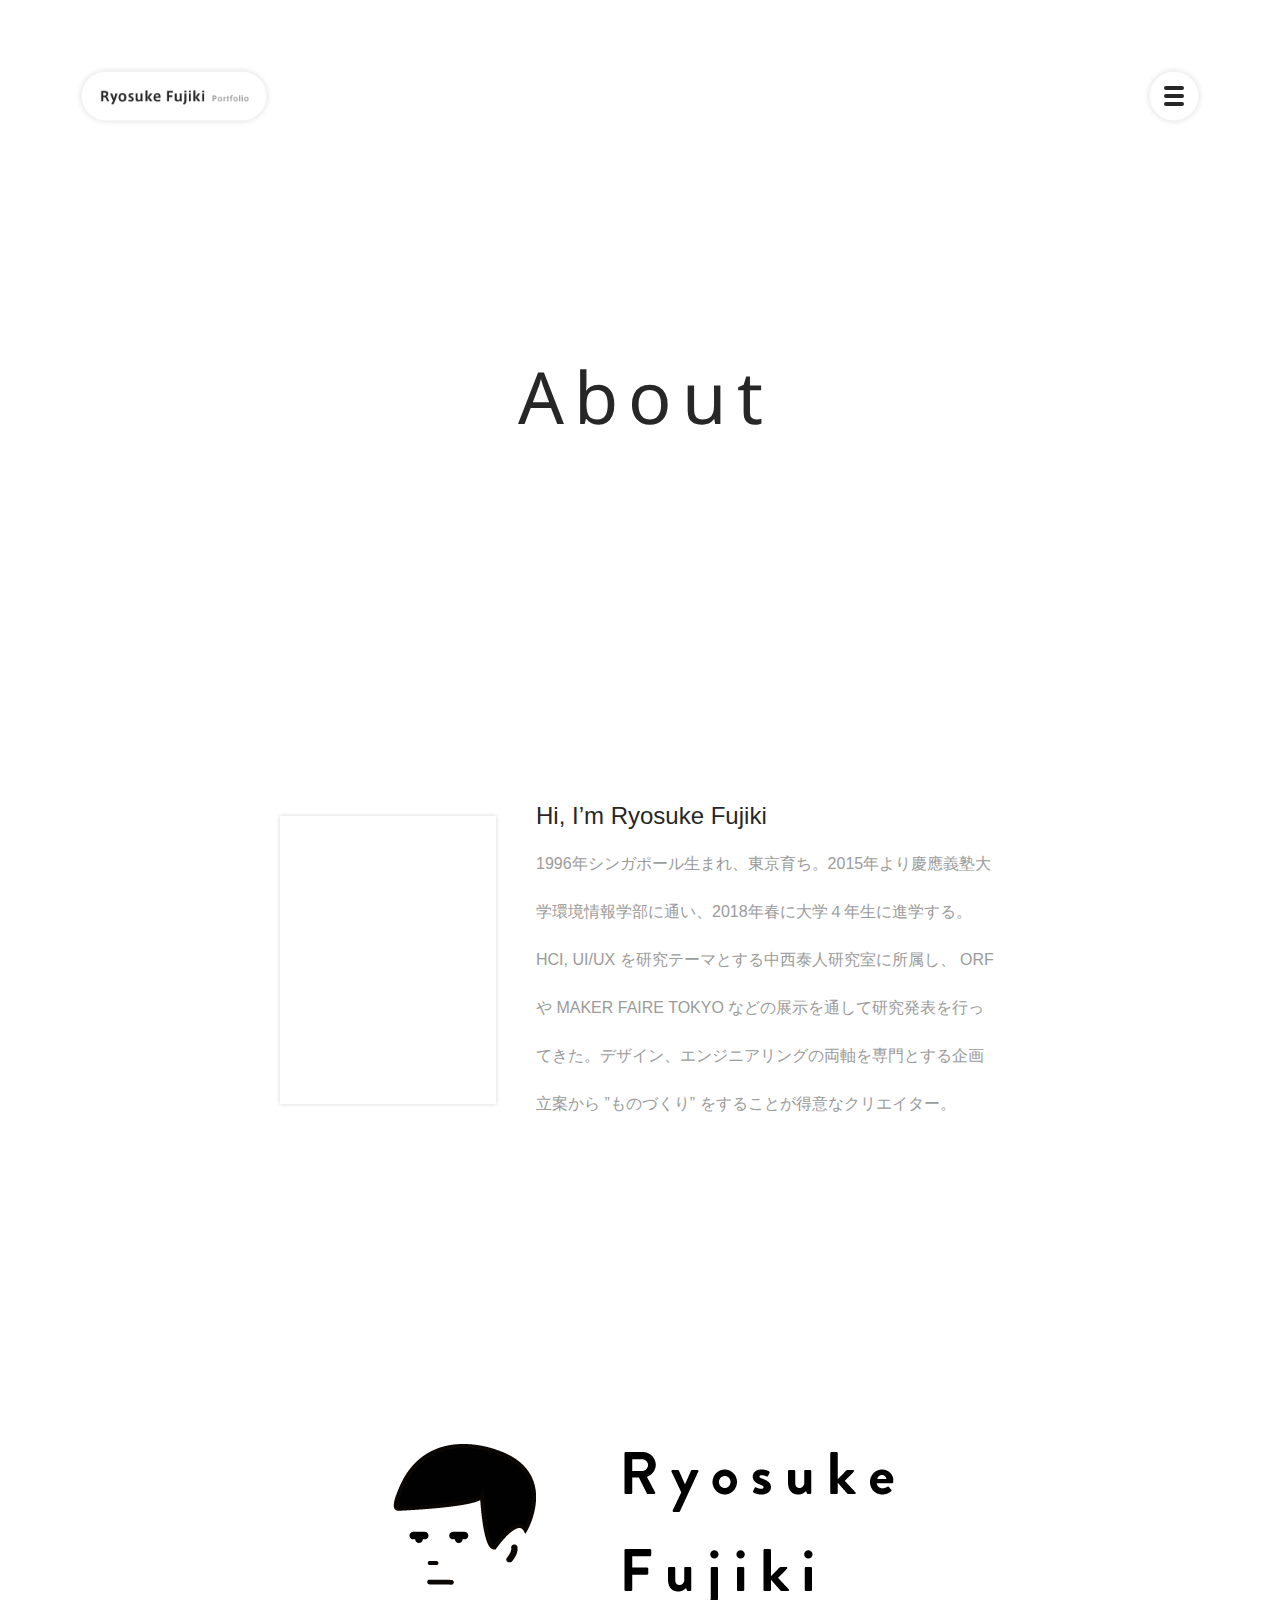
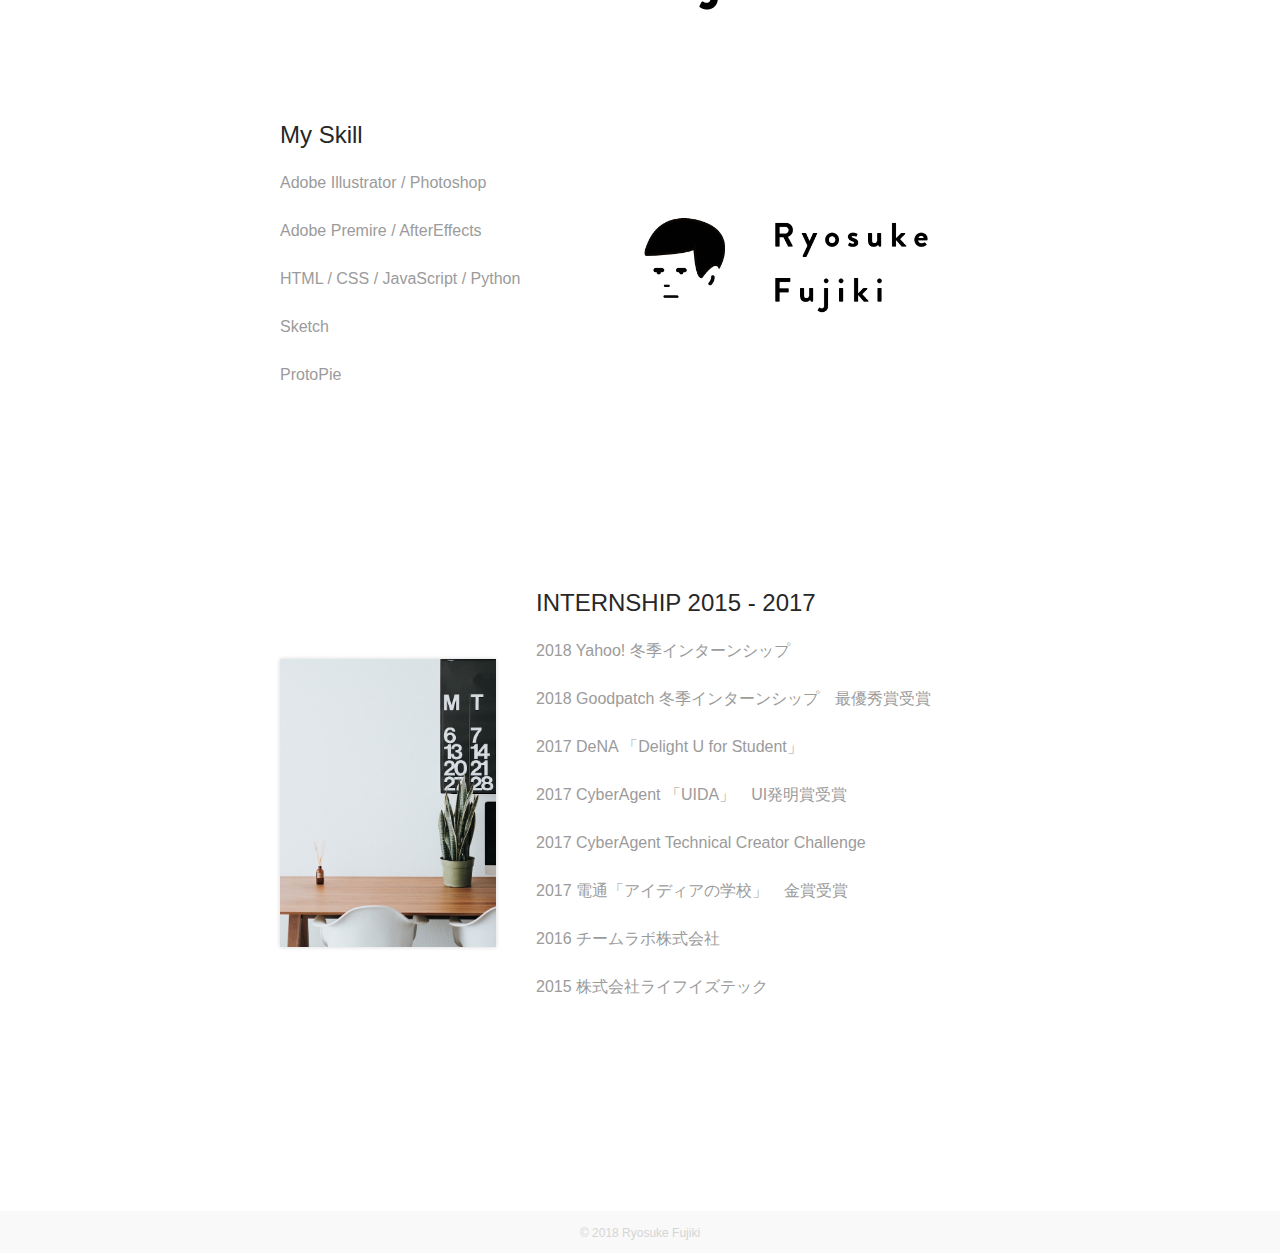
==== about.html @ db88ffa8 "[Add] ファビコンの設置" ====
<!DOCTYPE html>
<html lang="ja">
<head>
  <meta charset="UTF-8">
  <meta name="viewport" content="width=device-width, initial-scale=1, minimum-scale=1, maximum-scale=1, user-scalable=no">
  <meta http-equiv="X-UA-Compatible" content="ie=edge">
  <title>RyosukeFujiki Portfolio | About</title>
  <link rel="stylesheet" href="css/reset.css">
  <link href="https://fonts.googleapis.com/css?family=Noto+Sans:700i" rel="stylesheet">
  <link href="https://fonts.googleapis.com/earlyaccess/notosansjapanese.css" rel="stylesheet" />
  <link rel="stylesheet" href="css/header.css">
  <link rel="stylesheet" href="css/about.css">
  <link rel="shortcut icon" href="images/home/favicon.ico" >
  <script src="https://ajax.googleapis.com/ajax/libs/jquery/1.12.4/jquery.min.js"></script>
  <script type="text/javascript" src="js/header_menu.js">
  </script>
  <script defer src="https://use.fontawesome.com/releases/v5.0.8/js/all.js" integrity="sha384-SlE991lGASHoBfWbelyBPLsUlwY1GwNDJo3jSJO04KZ33K2bwfV9YBauFfnzvynJ" crossorigin="anonymous"></script>
  <script>
            (function(i,s,o,g,r,a,m){i['GoogleAnalyticsObject']=r;i[r]=i[r]||function(){
                (i[r].q=i[r].q||[]).push(arguments)},i[r].l=1*new Date();a=s.createElement(o),
                m=s.getElementsByTagName(o)[0];a.async=1;a.src=g;m.parentNode.insertBefore(a,m)
                                    })(window,document,'script','https://www.google-analytics.com/analytics.js','ga');

            ga('create', 'UA-100786231-1', 'auto');
            ga('send', 'pageview');
          </script>
</head>
<body>
  <!-- BEM規則 block__element--modifier -->

  <section class="header__bar">
    <a href="index.html" class="header__title">
      <img src="images/Header/HeaderTitleImg.png" alt="" class="header__title__img">
    </a>
    <div href="" class="header__button">
      <img src="images/Header/HeaderTitleMenu.png" alt="" class="header__button__img">
      <span></span>
      <span></span>
      <span></span>
    </div>
  </section>


  <div class="overlay">
    <nav class="overlay-menu">
      <ul>
        <li class="overlay__menu__list"><a href="index.html" class="overlay__home">
          <span class="text--letterspace">Hom</span>e
        </a></li>
        <li class="overlay__menu__list"><a href="works.html" class="overlay__works">
          <span class="text--letterspace">Work</span>s
        </a></li>
        <li class="overlay__menu__list"><a href="about.html" class="overlay__about">
          <span class="text--letterspace">Abou</span>t
        </a></li>
        <li class="overlay__menu__list"><a href="" class="overlay__resume"  target="_blank">
          <span class="text--letterspace">Resum</span>e
        </a></li>

        <li class="overlay__menu__list">
          <div class="clearfix">
            <a href="https://dribbble.com/bighappy" class="overlay__icon overlay__icon__dribble" target="_blank">
              <i class="fab fa-dribbble"></i>
            </a>
            <a href="https://www.facebook.com/rfujiki0625" class="overlay__icon overlay__icon__facebook" target="_blank">
              <i class="fab fa-facebook-square"></i>
            </a>
            <a href="https://www.instagram.com/ryosukefujiki/" class="overlay__icon overlay__icon__instagram" target="_blank">
              <i class="fab fa-instagram"></i>
            </a>
          </div>
        </li>

      </ul>
    </nav>
  </div>



 <h1 class="heading"><span class="text--letterspace">Abou</span>t</h1>

 <section class="about__contents">
   <div class="about__introduction clearfix">
     <div class="trim">
       <img src="images/About/profile2.png" alt="" class="about__introduction__img">
     </div>
     <div class="about__introduction__text">
       <h2 class="about__introduction__title">Hi, I’m Ryosuke Fujiki</h2><br>
       <p class="about__introduction__details">1996年シンガポール生まれ、東京育ち。2015年より慶應義塾大学環境情報学部に通い、2018年春に大学４年生に進学する。HCI, UI/UX を研究テーマとする中西泰人研究室に所属し、 ORFや MAKER FAIRE TOKYO などの展示を通して研究発表を行ってきた。デザイン、エンジニアリングの両軸を専門とする企画立案から ”ものづくり” をすることが得意なクリエイター。</p>
     </div>
   </div>

   <div class="about__skill clearfix">
     <img src="images/About/Skill.gif" alt="" class="sp_about__skill__img">
     <div class="about__skill__text">
       <h2 class="about__skill__title">My Skill</h2><br>
       <p class="about__skill__details">
        Adobe Illustrator / Photoshop<br>
        Adobe Premire / AfterEffects<br>
        HTML  / CSS /  JavaScript /  Python<br>
        Sketch<br>
        ProtoPie<br>
      </p>
     </div>
     <img src="images/About/Skill.gif" alt="" class="about__skill__img">
   </div>

   <div class="about__internship clearfix">
     <div class="trim about__internship__img">
       <img src="images/About/internship.jpg" alt="">
     </div>
     <div class="about__internship__text">
       <h2 class="about__internship__title">INTERNSHIP 2015 - 2017</h2><br>
       <p class="about__internship__details">
        2018 Yahoo! 冬季インターンシップ<br>
        2018 Goodpatch 冬季インターンシップ　最優秀賞受賞<br>
        2017 DeNA 「Delight U for Student」<br>
        2017 CyberAgent 「UIDA」　UI発明賞受賞<br>
        2017 CyberAgent Technical Creator Challenge<br>
        2017 電通「アイディアの学校」　金賞受賞<br>
        2016 チームラボ株式会社<br>
        2015 株式会社ライフイズテック
      </p>
     </div>
   </div>

   <!-- <a href="" class="about__contact">Contact Me!</a> -->
 </section>


 <footer class="footer">
   © 2018 Ryosuke Fujiki
 </footer>


</body>
</html>
---- css/header.css ----
/* ULタグの余白をリセットする */

ul {
margin: 0 0 0 0;
padding: 0;
}

.link__text:hover{

}


/* clearfix */
.clearfix:after {
  display: block;
  clear: both;
  content: "";
}

body{
  color: #272727;
  font-family:-apple-system, BlinkMacSystemFont, "Helvetica Neue", "Segoe UI","Noto Sans Japanese","ヒラギノ角ゴ ProN W3", Meiryo, sans-serif;
}

/* Headerのバー */
.header__title{
  position: fixed;
  top: 64px;
  left: 74px;
  z-index: 10;
  display: block;
}
.header__title__img{
  height: 64px;
}

.header__button{
  position: fixed;
  top: 64px;
  right: 74px;
  z-index: 10;
  display: block;
  cursor: pointer;
}

.header__button__img{
  height: 64px;
}


.header__button,
.header__button span {
  display: inline-block;
  transition: all .4s;
  box-sizing: border-box;
}

.header__button {
  width: 64px;
  height: 64px;
}

.header__button span {
  margin: block;
  position: fixed;
  top: 64px;
  right: 96px;
  width: 20px;
  height: 4px;
  background-color: #272727;
  border-radius: 4px;
}

.header__button span:nth-of-type(1) {
  top: 86px;
}
.header__button span:nth-of-type(2) {
  top: 94px;
}
.header__button span:nth-of-type(3) {
  top: 102px;
}

/* ハンバーガーのアニメーション */
.header__button span:nth-of-type(1) {
  -webkit-animation: line1 .75s forwards;
  animation: line1 .75s forwards;
}
@-webkit-keyframes line1 {
  0% {
    -webkit-transform: translateY(8px) rotate(45deg);
  }
  50% {
    -webkit-transform: translateY(8px) rotate(0);
  }
  100% {
    -webkit-transform: translateY(0) rotate(0);
  }
}
@keyframes line1 {
  0% {
    transform: translateY(8px) rotate(45deg);
  }
  50% {
    transform: translateY(8px) rotate(0);
  }
  100% {
    transform: translateY(0) rotate(0);
  }
}
.header__button span:nth-of-type(2) {
  transition: all .25s .25s;
  opacity: 1;
}
.header__button span:nth-of-type(3) {
  -webkit-animation: line2 .75s forwards;
  animation: line2 .75s forwards;
}
@-webkit-keyframes line2 {
  0% {
    -webkit-transform: translateY(-8px) rotate(-45deg);
  }
  50% {
    -webkit-transform: translateY(-8px) rotate(0);
  }
  100% {
    -webkit-transform: translateY(0) rotate(0);
  }
}
@keyframes line2 {
  0% {
    transform: translateY(-8px) rotate(-45deg);
  }
  50% {
    transform: translateY(-8px) rotate(0);
  }
  100% {
    transform: translateY(0) rotate(0);
  }
}
.header__button.active span:nth-of-type(1) {
  -webkit-animation: active-line1 .75s forwards;
  animation: active-line1 .75s forwards;
}
@-webkit-keyframes active-line1 {
  0% {
    -webkit-transform: translateY(0) rotate(0);
  }
  50% {
    -webkit-transform: translateY(8px) rotate(0);
  }
  100% {
    -webkit-transform: translateY(8px) rotate(45deg);
  }
}
@keyframes active-line1 {
  0% {
    transform: translateY(0) rotate(0);
  }
  50% {
    transform: translateY(8px) rotate(0);
  }
  100% {
    transform: translateY(8px) rotate(45deg);
  }
}
.header__button.active span:nth-of-type(2) {
  opacity: 0;
}
.header__button.active span:nth-of-type(3) {
  -webkit-animation: active-line3 .75s forwards;
  animation: active-line3 .75s forwards;
}
@-webkit-keyframes active-line3 {
  0% {
    -webkit-transform: translateY(0) rotate(0);
  }
  50% {
    -webkit-transform: translateY(-8px) rotate(0);
  }
  100% {
    -webkit-transform: translateY(-8px) rotate(-45deg);
  }
}
@keyframes active-line3 {
  0% {
    transform: translateY(0) rotate(0);
  }
  50% {
    transform: translateY(-8px) rotate(0);
  }
  100% {
    transform: translateY(-8px) rotate(-45deg);
  }
}



/* overlayに対するスタイル */
.overlay {
  z-index: 5;
  position: fixed;
  background: rgba(255, 255, 255, 0.80);
  top: 0;
  left: 0;
  width: 100%;
  height: 100%;
  opacity: 0;
  visibility: hidden;
  transition: opacity .35s, visibility .35s, height .35s;
  overflow: hidden;
  font-family: 'Noto Sans', sans-serif;
  font-weight: 700;
  font-style: italic;
}

.overlay.open {
  opacity: 1;
  visibility: visible;
  height: 100%;
}

.overlay.open li {

  animation: fadeInRight .5s ease forwards;
  animation-delay: .35s;
}
.overlay.open li:nth-of-type(2) {
  animation-delay: .4s;
}
.overlay.open li:nth-of-type(3) {
  animation-delay: .45s;
}
.overlay.open li:nth-of-type(4) {
  animation-delay: .50s;
}
.overlay.open li:nth-of-type(5) {
  animation-delay: .55s;
}


.overlay nav {
  position: relative;
  height: 50%;
  top: 50%;
  transform: translateY(-50%);
  font-size: 36px;
  text-align: center;
}
.text--letterspace{
  letter-spacing: 10px;
}

.overlay ul {
  list-style: none;
  padding: 0;
  margin: 0 auto;
  display: inline-block;
  position: relative;
  height: 100%;
}
.overlay ul li {
  display: block;
  position: relative;
  opacity: 0;
  margin-bottom: 48px;
}
.overlay ul li a {
  display: block;
  position: relative;
  color: #272727;
  text-decoration: none;
  overflow: hidden;
}

.overlay ul li a:hover,
.overlay ul li a:focus,
.overlay ul li a:active {
  color: #D2DADF;
}
.overlay ul li a:hover:after,
.overlay ul li a:focus:after,
.overlay ul li a:active:after {
  width: 100%;
  background: #D2DADF;
}

.overlay ul li ul{
  margin: 0 auto;
  text-align: center;
  width: 200px;
}
.overlay__icon{
  display: block;
  float: left;
}
.overlay__icon img{
  width: 36px;
  transition: 0.3s;
  fill: black;
}
.overlay__icon img:hover{
  width: 36px;
  fill: red;
}
.overlay__icon__dribble{
  font-size: 32px;
  margin-right: 40px;
}
.overlay__icon__facebook{
  font-size: 34px;
  margin-right: 42px;
}


button:focus {
  outline: 0;
}

.open-menu,
.close-menu,
.button {
  cursor: pointer;
  transition: transform 0.30s;
}
.open-menu:hover,
.close-menu:hover,
.button:hover {
  transform: scale(1.1);
}

.overlay ul li a:after {
  content: '';
  position: absolute;
  top: 50%;
  left: 43.5%;
  width: 0%;
  transform: translateX(-50%);
  height: 3px;
  background: #FFF;
  transition: .35s;
}

@keyframes fadeInRight {
  0% {
    opacity: 0;
    left: 20%;
  }
  100% {
    opacity: 1;
    left: 0;
  }
}



.footer{
  box-sizing: border-box;
  height: 42px;
  padding-top: 16px;
  padding-bottom: 16px;
  font-size: 12px;
  background: #f9f9f9;
  color: #d5d5d5;
  text-align: center;
}



@media screen and (max-width: 1024px) {
    /* 1024pxまでの幅の場合に適応される */
    .header__title{
      left: 64px;
    }

    .header__button{
      right: 64px;

    }

    .header__button span {
      right: 86px;
    }

}
@media screen and (max-width: 768px) {
    /* 768pxまでの幅の場合に適応される */
}
@media screen and (max-width: 480px) {
    /* 480pxまでの幅の場合に適応される */
    .header__title{
      top: 38px;
      left: 20px;
    }

    .header__button{
      top: 38px;
      right: 20px;

    }

    .header__button span {
      top: 38px;
      right: 42px;
    }

    .header__button span:nth-of-type(1) {
      top: 60px;
    }
    .header__button span:nth-of-type(2) {
      top: 68px;
    }
    .header__button span:nth-of-type(3) {
      top: 76px;
    }

}
@media screen and (max-width: 320px) {
    /* 320pxまでの幅の場合に適応される */
    .header__title{
      top: 24px;
    }

    .header__button{
      top: 24px;

    }

    .header__button span {
      top: 48px;
    }

    .header__button span:nth-of-type(1) {
      top: 46px;
    }
    .header__button span:nth-of-type(2) {
      top: 54px;
    }
    .header__button span:nth-of-type(3) {
      top: 62px;
    }
}
---- css/about.css ----
.heading{
  font-family: 'Noto Sans', sans-serif;
  font-size: 72px;
  color: #272727;
  display: block;
  margin: 360px auto;
  text-align: center;
}

.trim {
    margin-top: 24px;
    overflow: hidden;
    width: 216px;/* トリミングしたい枠の幅 */
    height: 288px;/* トリミングしたい枠の高さ */
    position: relative;
    float: left;
    box-shadow: 0px 0px 4px 0px rgba(39,39,39,0.2);
}
.trim img {
  position: absolute;
  top: 50%;
  left: 50%;
  -webkit-transform: translate(-50%, -50%);
  -ms-transform: translate(-50%, -50%);
  transform: translate(-50%, -50%);
  width: auto;
  height: 100%;
}

.about__contents{
  margin: 0 auto;
  width: 720px;
  padding-bottom: 200px;
  /* background: #f1f1f1; */
}

.about__introduction{
  margin: 0 auto;
}

.about__introduction__text{
  display: block;
  float: left;
  margin-left: 40px;
  width: 462px;
  font-size: 16px;
}

.about__introduction__title{
  display: block;
  float: left;
  font-size: 24px;
  line-height: 48px;
}


.about__introduction__details{
  display: block;
  float: left;
  font-size: 16px;
  color: #9b9b9b;
  line-height: 48px;
}


.about__skill{
  margin: 0 auto;
  margin-top: 180px;
}

.about__skill__img{
  margin-top: 30px;
  display: block;
  width: 416px;
  float: left;
}

.about__skill__text{
  display: block;
  float: left;
  margin-right: 20px;
  width: 280px;
  font-size: 16px;
}

.about__skill__title{
  display: block;
  float: left;
  font-size: 24px;
  line-height: 48px;
}


.about__skill__details{
  display: block;
  float: left;
  font-size: 16px;
  color: #9b9b9b;
  line-height: 48px;
}


.about__internship{
  margin: 0 auto;
  margin-top: 180px;
}

.about__internship__img{
  margin-top: 80px;
  display: block;
  width: 216px;
  float: left;
}

.about__internship__text{
  display: block;
  float: left;
  margin-left: 40px;
  width: 462px;
  font-size: 16px;
}

.about__internship__title{
  display: block;
  float: left;
  font-size: 24px;
  line-height: 48px;
}


.about__internship__details{
  display: block;
  float: left;
  font-size: 16px;
  color: #9b9b9b;
  line-height: 48px;
}


.about__contact{
  box-sizing: border-box;
  text-align: center;
  width: 396px;
  height: 72px;
  display: block;
  margin: 0 auto;
  margin-top: 180px;
  padding-top: 22px;
  border-radius: 72px;
  text-decoration: none;
  color: #FFF;
  font-size: 24px;
  background: #272727;
  transition: .4s;
  font-weight: 400;
  box-shadow: 0px 0px 10px 0px rgba(74,74,74,0.2);
}

.about__contact:hover {
  /* -webkit-transform: translateY(-8px); */
  box-shadow: 0px 8px 20px 10px rgba(74,74,74,0.2);
}


@media screen and (max-width: 1024px) {
    /* 1024pxまでの幅の場合に適応される */
    .heading{
      margin: 320px auto;
    }
}
@media screen and (max-width: 768px) {
    /* 768pxまでの幅の場合に適応される */
    .heading{
      margin: 520px auto;
    }

    .about__contents{
      width: 640px;
    }
    .about__introduction__img{
      margin-top: 72px;
      width: 184px;
    }
    .about__introduction__text{
      margin-left: 20px;
      width: 420px;
    }

    .about__skill__img{
      margin-top: 30px;
      width: 376px;
      float: left;
    }

    .about__skill__text{
      margin-right: 20px;
      width: 220px;
    }


    .about__internship{
      margin: 0 auto;
      margin-top: 180px;
    }

    .about__internship__img{
      margin-top: 80px;
      width: 184px;
    }

    .about__internship__text{
      margin-left: 20px;
      width: 420px;
    }

}
@media screen and (max-width: 480px) {
    /* 480pxまでの幅の場合に適応される */
    .heading{
      font-size: 48px;
      margin: 360px auto;
      font-family: 'Noto Sans', sans-serif;
    }

    .trim {
        margin-top: 24px;
        overflow: hidden;
        width: 320px;/* トリミングしたい枠の幅 */
        height: 240px;/* トリミングしたい枠の高さ */
        position: relative;
        float: left;
        box-shadow: 0px 0px 4px 0px rgba(39,39,39,0.2);
        margin-bottom: 24px;
    }
    .trim img {
      position: absolute;
      top: 50%;
      left: 50%;
      -webkit-transform: translate(-50%, -50%);
      -ms-transform: translate(-50%, -50%);
      transform: translate(-50%, -50%);
      width: auto;
      height: 100%;
    }

    .about__contents{
      width: 320px;
    }
    .about__introduction__img{
      margin-left: 0px;
      margin-top: 0px;
    }
    .about__introduction__text{
      margin-left: 0px;
      width: 320px;
    }

    .about__skill__img{
      margin-top: 30px;
      width: 120px;
      float: left;
      display: none;
    }

    .about__skill__text{
      margin-right: 20px;
      width: 220px;
    }


    .about__internship{
      margin: 0 auto;
      margin-top: 180px;
    }

    .about__internship__img{
      margin-top: 0px;
      margin-left: 0px;
    }

    .about__internship__text{
      margin-left: 0px;
      width: 320px;
    }

}
@media screen and (max-width: 320px) {
    /* 320pxまでの幅の場合に適応される */
}
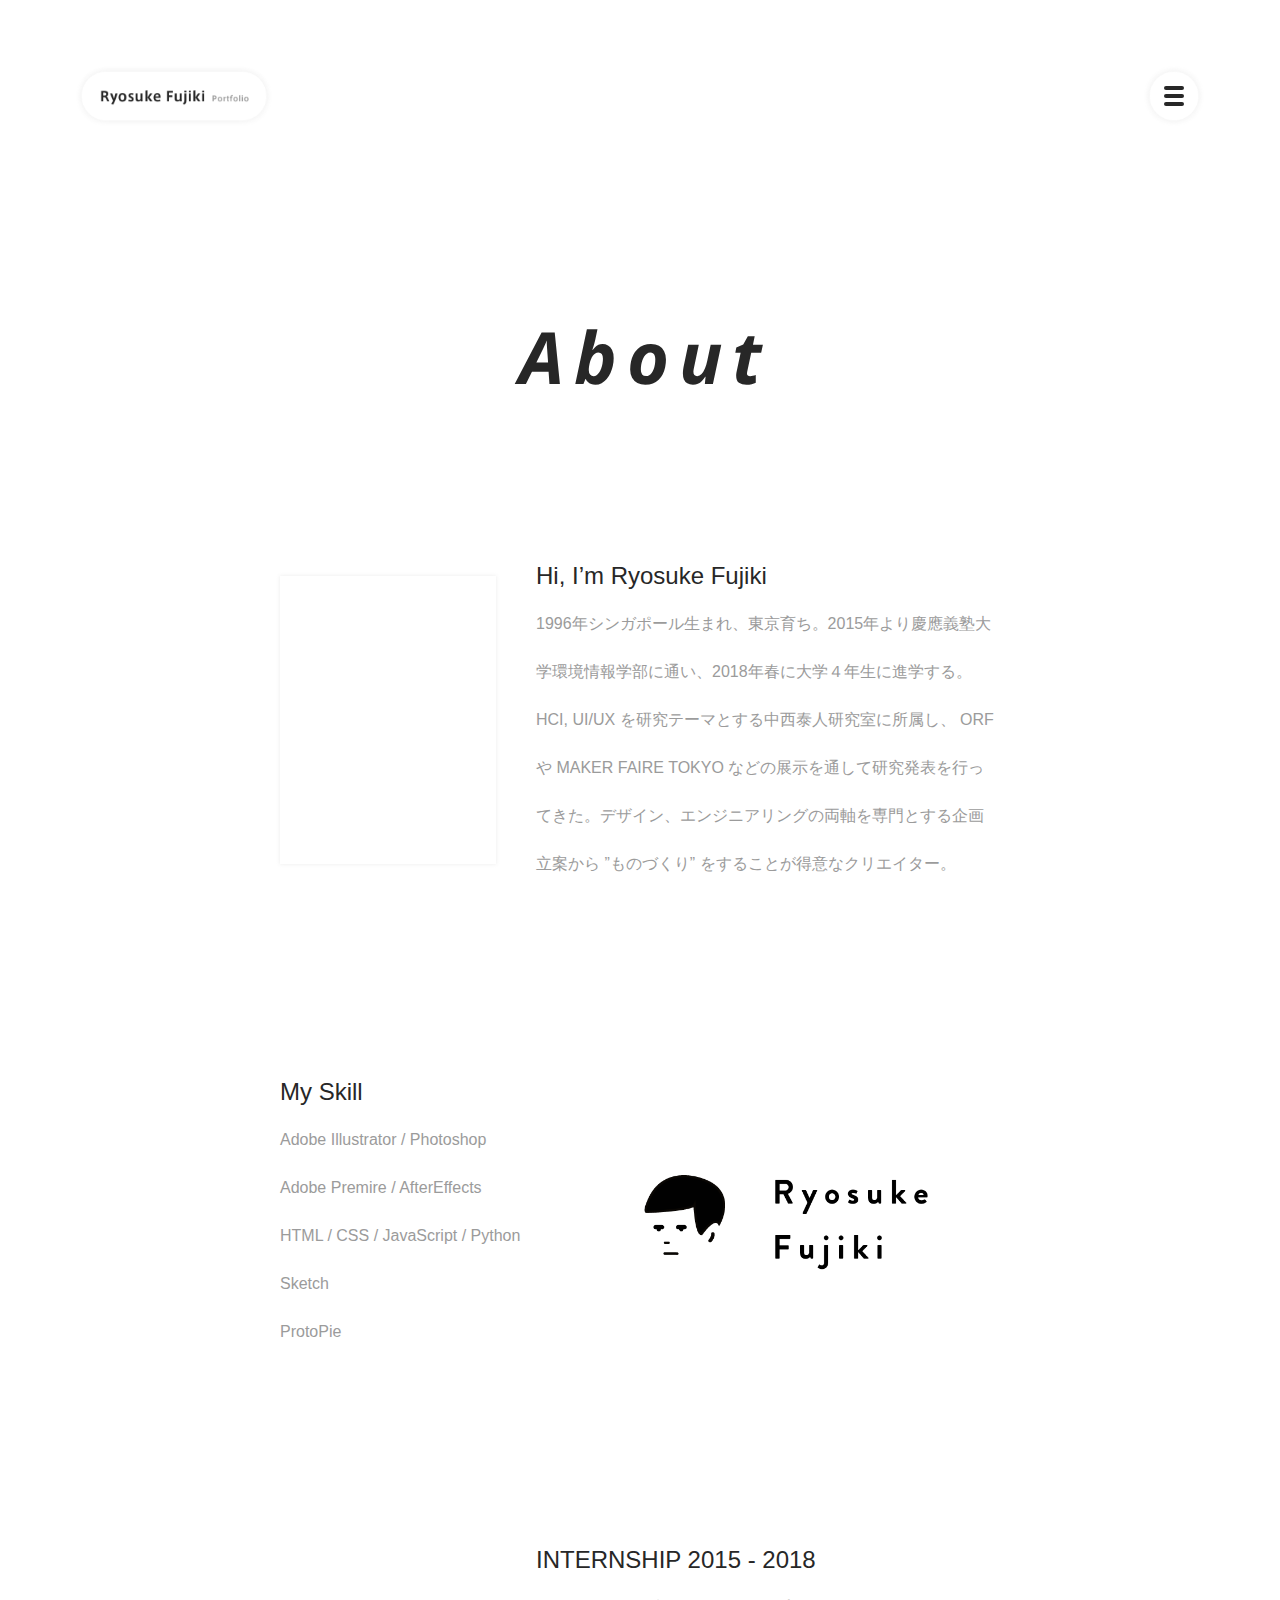
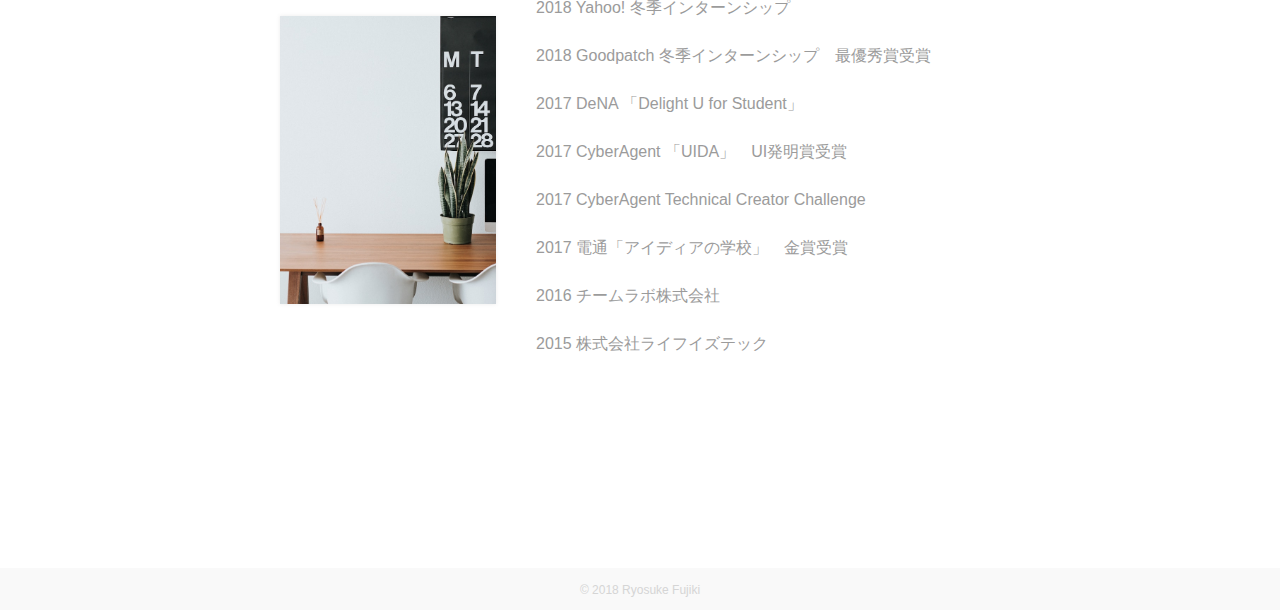
==== commit c1e4b423: "OGPの設定" ====
--- a/about.html
+++ b/about.html
@@ -1,6 +1,14 @@
 <!DOCTYPE html>
 <html lang="ja">
-<head>
+<head prefix="og: http://ogp.me/ns# fb: http://ogp.me/ns/fb# website: http://ogp.me/ns/websaite#">
+<meta property="og:url" content="https:://ryosukefujiki.design" />
+<meta property="og:type" content="website" />
+<meta property="og:title" content="RyosukeFujiki Portfolio" />
+<meta property="og:description" content="藤木良祐のポートフォリオサイト" />
+<meta property="og:site_name" content="RyosukeFujiki Portfolio" />
+<meta property="og:image" content="https:://ryosukefujiki.design/images/home/ogp.png" />
+<meta name="twitter:card" content="Summary Card" />
+<meta name="twitter:site" content="@totepo18" />
   <meta charset="UTF-8">
   <meta name="viewport" content="width=device-width, initial-scale=1, minimum-scale=1, maximum-scale=1, user-scalable=no">
   <meta http-equiv="X-UA-Compatible" content="ie=edge">
@@ -11,6 +19,7 @@
   <link rel="stylesheet" href="css/header.css">
   <link rel="stylesheet" href="css/about.css">
   <link rel="shortcut icon" href="images/home/favicon.ico" >
+  <link rel="apple-touch-icon" size="152x152" href="/images/home/apple-touch-icon.png">
   <script src="https://ajax.googleapis.com/ajax/libs/jquery/1.12.4/jquery.min.js"></script>
   <script type="text/javascript" src="js/header_menu.js">
   </script>
@@ -45,13 +54,13 @@
     <nav class="overlay-menu">
       <ul>
         <li class="overlay__menu__list"><a href="index.html" class="overlay__home">
-          <span class="text--letterspace">Hom</span>e
-        </a></li>
-        <li class="overlay__menu__list"><a href="works.html" class="overlay__works">
           <span class="text--letterspace">Work</span>s
         </a></li>
-        <li class="overlay__menu__list"><a href="about.html" class="overlay__about">
+        <li class="overlay__menu__list"><a href="about.html" class="overlay__works">
           <span class="text--letterspace">Abou</span>t
+        </a></li>
+        <li class="overlay__menu__list"><a href="https://note.mu/ryosukefujiki" target = "_blank" class="overlay__about">
+          <span class="text--letterspace">Blog</span>s
         </a></li>
         <li class="overlay__menu__list"><a href="" class="overlay__resume"  target="_blank">
           <span class="text--letterspace">Resum</span>e
@@ -110,7 +119,7 @@
        <img src="images/About/internship.jpg" alt="">
      </div>
      <div class="about__internship__text">
-       <h2 class="about__internship__title">INTERNSHIP 2015 - 2017</h2><br>
+       <h2 class="about__internship__title">INTERNSHIP 2015 - 2018</h2><br>
        <p class="about__internship__details">
         2018 Yahoo! 冬季インターンシップ<br>
         2018 Goodpatch 冬季インターンシップ　最優秀賞受賞<br>
--- a/css/about.css
+++ b/css/about.css
@@ -1,12 +1,15 @@
-
 .heading{
-  font-family: 'Noto Sans', sans-serif;
   font-size: 72px;
   color: #272727;
   display: block;
-  margin: 360px auto;
+  margin: 160px auto;
+  margin-top: 320px;
   text-align: center;
-}
+  font-family: 'Noto Sans', sans-serif;
+  font-weight: 700;
+  font-style: italic;
+}
+
 
 .trim {
     margin-top: 24px;
@@ -15,7 +18,7 @@
     height: 288px;/* トリミングしたい枠の高さ */
     position: relative;
     float: left;
-    box-shadow: 0px 0px 4px 0px rgba(39,39,39,0.2);
+    box-shadow: 0px 0px 4px 0px rgba(155,155,155,0.2);
 }
 .trim img {
   position: absolute;
@@ -101,11 +104,15 @@
 }
 
 
+
 .about__internship{
   margin: 0 auto;
   margin-top: 180px;
 }
 
+.sp_about__skill__img{
+  display: none;
+}
 .about__internship__img{
   margin-top: 80px;
   display: block;
@@ -219,7 +226,8 @@
     /* 480pxまでの幅の場合に適応される */
     .heading{
       font-size: 48px;
-      margin: 360px auto;
+      margin: 120px auto;
+      margin-top: 200px;
       font-family: 'Noto Sans', sans-serif;
     }
 
@@ -230,8 +238,8 @@
         height: 240px;/* トリミングしたい枠の高さ */
         position: relative;
         float: left;
-        box-shadow: 0px 0px 4px 0px rgba(39,39,39,0.2);
-        margin-bottom: 24px;
+        box-shadow: 0px 0px 4px 0px rgba(155,155,155,0.2);
+        margin-bottom: 12px;
     }
     .trim img {
       position: absolute;
@@ -255,6 +263,27 @@
       margin-left: 0px;
       width: 320px;
     }
+    .about__introduction__title{
+      font-size: 18px;
+    }
+    .about__introduction__details{
+      font-size: 12px;
+      line-height: 24px;
+    }
+    .about__skill__title{
+      font-size: 18px;
+    }
+    .about__skill__details{
+      font-size: 12px;
+      line-height: 24px;
+    }
+    .about__internship__title{
+      font-size: 18px;
+    }
+    .about__internship__details{
+      font-size: 12px;
+      line-height: 24px;
+    }
 
     .about__skill__img{
       margin-top: 30px;
@@ -263,16 +292,31 @@
       display: none;
     }
 
+    .sp_about__skill__img{
+      display: block;
+      width: 320px;
+      margin-left: 0px;
+      box-shadow: 0px 0px 4px 0px rgba(155,155,155,0.2);
+      margin-bottom: 12px;
+    }
+
     .about__skill__text{
       margin-right: 20px;
       width: 220px;
     }
 
 
+    .about__skill{
+      margin: 0 auto;
+      margin-top: 48px;
+    }
+
     .about__internship{
       margin: 0 auto;
-      margin-top: 180px;
-    }
+      margin-top: 48px;
+    }
+
+
 
     .about__internship__img{
       margin-top: 0px;
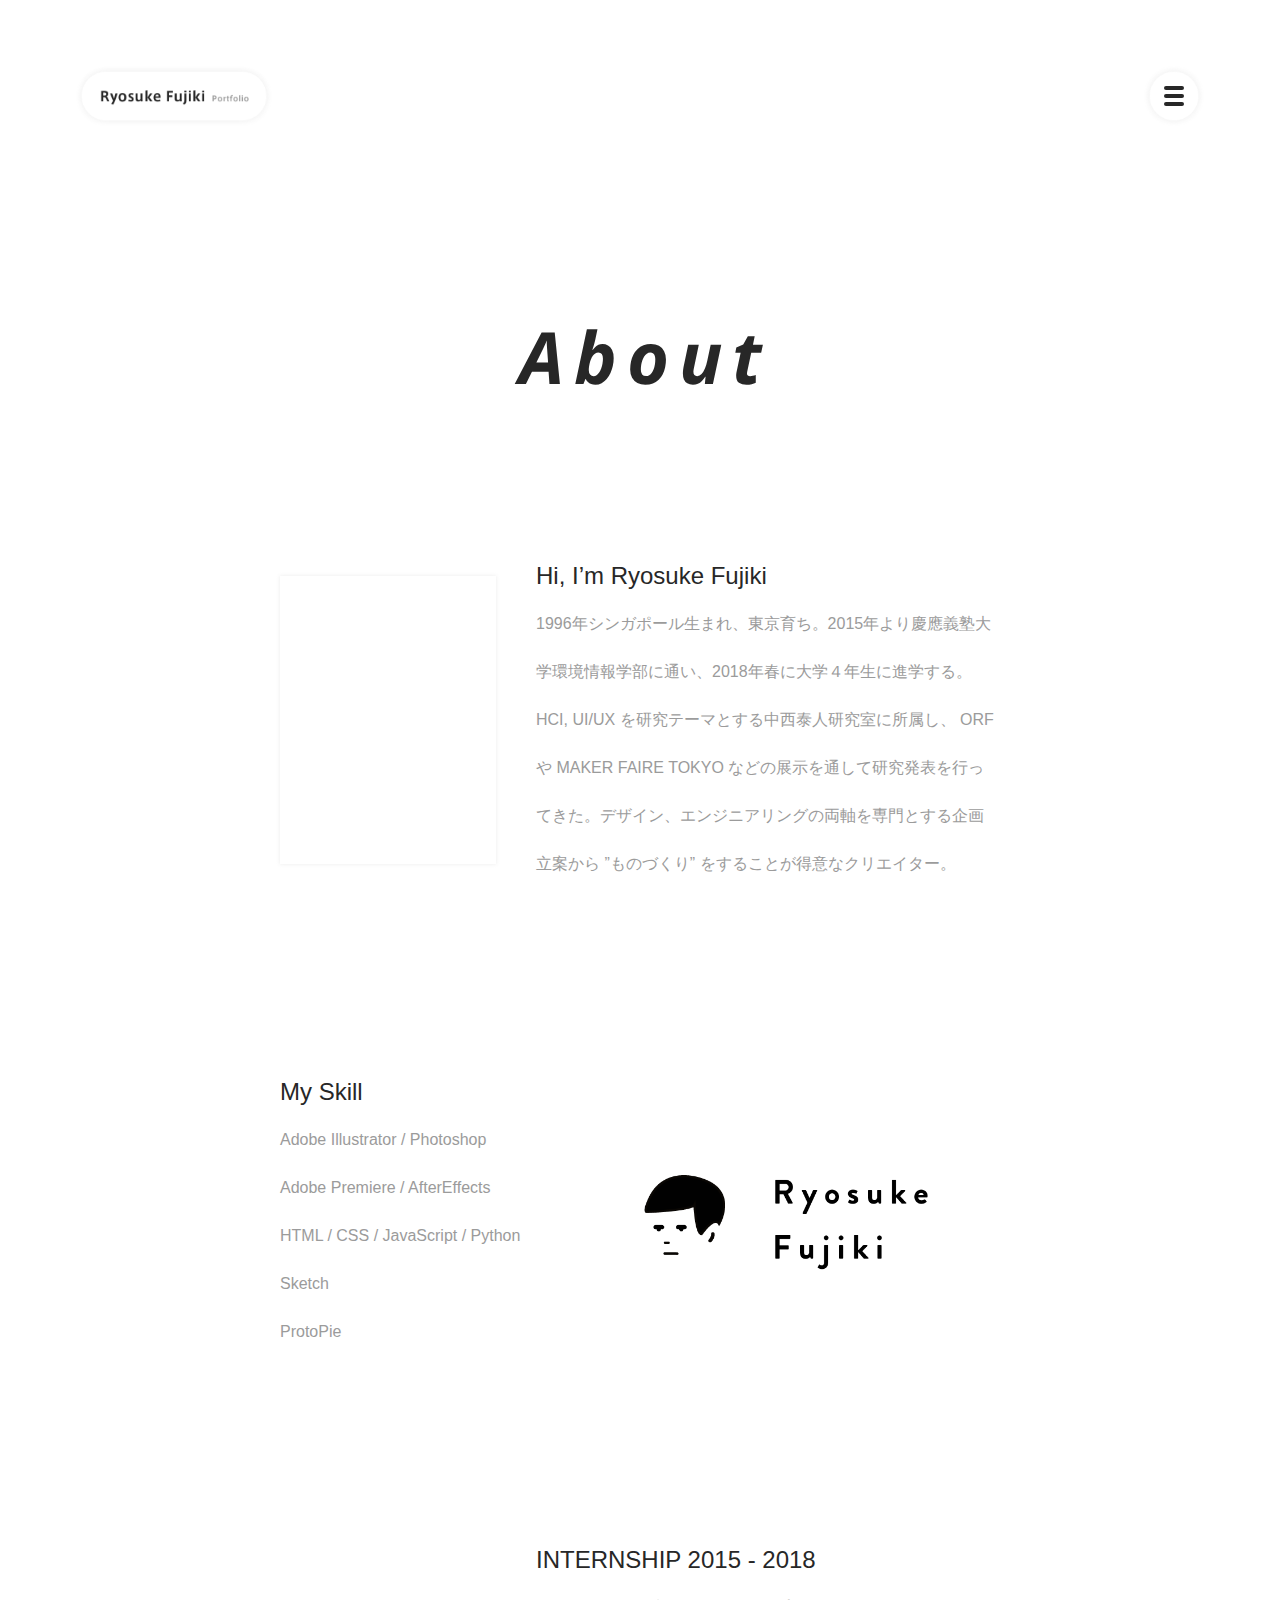
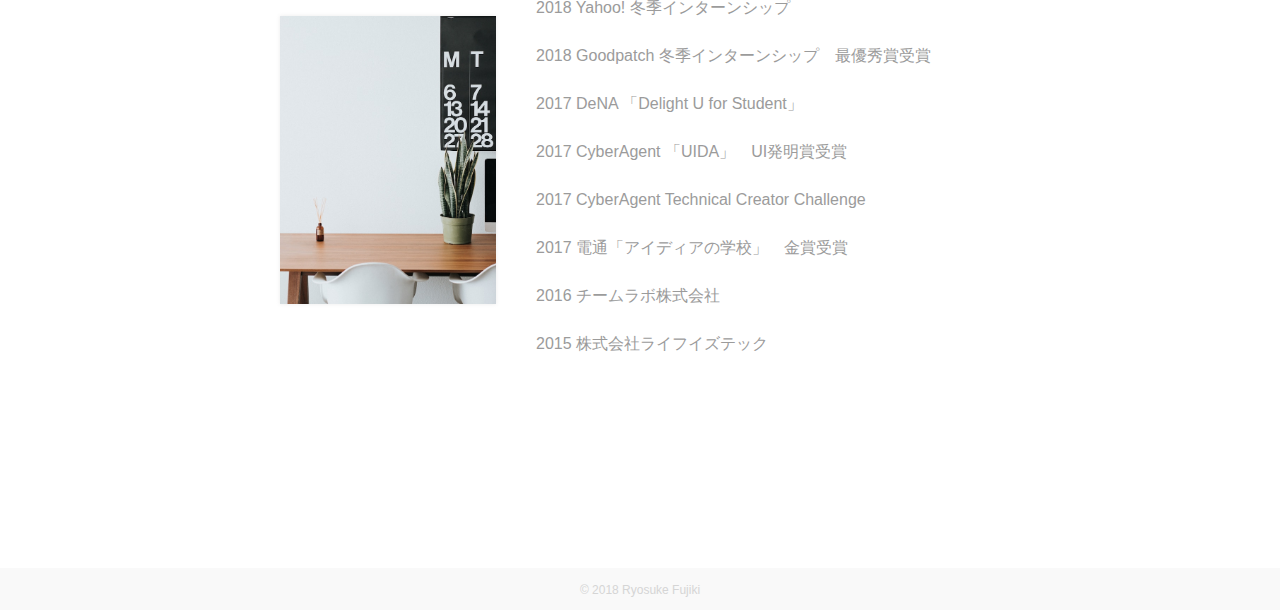
==== commit 689ada1c: "metaタグのUTF-8のタグを一番前に以降" ====
--- a/about.html
+++ b/about.html
@@ -1,146 +1,161 @@
 <!DOCTYPE html>
 <html lang="ja">
+
 <head prefix="og: http://ogp.me/ns# fb: http://ogp.me/ns/fb# website: http://ogp.me/ns/websaite#">
-<meta property="og:url" content="https:://ryosukefujiki.design" />
-<meta property="og:type" content="website" />
-<meta property="og:title" content="RyosukeFujiki Portfolio" />
-<meta property="og:description" content="藤木良祐のポートフォリオサイト" />
-<meta property="og:site_name" content="RyosukeFujiki Portfolio" />
-<meta property="og:image" content="https:://ryosukefujiki.design/images/home/ogp.png" />
-<meta name="twitter:card" content="Summary Card" />
-<meta name="twitter:site" content="@totepo18" />
-  <meta charset="UTF-8">
-  <meta name="viewport" content="width=device-width, initial-scale=1, minimum-scale=1, maximum-scale=1, user-scalable=no">
-  <meta http-equiv="X-UA-Compatible" content="ie=edge">
-  <title>RyosukeFujiki Portfolio | About</title>
-  <link rel="stylesheet" href="css/reset.css">
-  <link href="https://fonts.googleapis.com/css?family=Noto+Sans:700i" rel="stylesheet">
-  <link href="https://fonts.googleapis.com/earlyaccess/notosansjapanese.css" rel="stylesheet" />
-  <link rel="stylesheet" href="css/header.css">
-  <link rel="stylesheet" href="css/about.css">
-  <link rel="shortcut icon" href="images/home/favicon.ico" >
-  <link rel="apple-touch-icon" size="152x152" href="/images/home/apple-touch-icon.png">
-  <script src="https://ajax.googleapis.com/ajax/libs/jquery/1.12.4/jquery.min.js"></script>
-  <script type="text/javascript" src="js/header_menu.js">
-  </script>
-  <script defer src="https://use.fontawesome.com/releases/v5.0.8/js/all.js" integrity="sha384-SlE991lGASHoBfWbelyBPLsUlwY1GwNDJo3jSJO04KZ33K2bwfV9YBauFfnzvynJ" crossorigin="anonymous"></script>
-  <script>
-            (function(i,s,o,g,r,a,m){i['GoogleAnalyticsObject']=r;i[r]=i[r]||function(){
-                (i[r].q=i[r].q||[]).push(arguments)},i[r].l=1*new Date();a=s.createElement(o),
-                m=s.getElementsByTagName(o)[0];a.async=1;a.src=g;m.parentNode.insertBefore(a,m)
-                                    })(window,document,'script','https://www.google-analytics.com/analytics.js','ga');
+    <meta charset="UTF-8">
+    <meta property="og:url" content="https://ryosukefujiki.design" />
+    <meta property="og:type" content="website" />
+    <meta property="fb:app_id" content="828074940735241" />
+    <meta property="og:title" content="RyosukeFujiki Portfolio" />
+    <meta property="og:description" content="藤木良祐のポートフォリオサイト" />
+    <meta property="og:site_name" content="RyosukeFujiki Portfolio" />
+    <meta property="og:image" content="https://ryosukefujiki.design/images/home/ogp.png" />
+    <meta property="og:image:width" content="1296" />
+    <meta property="og:image:height" content="655" />
+    <meta name="twitter:card" content="summary_large_image" />
+    <meta name="twitter:description" content="藤木良祐のポートフォリオサイト" />
+    <meta name="twitter:title" content="RyosukeFujiki Portfolio" />
+    <meta name="twitter:site" content="@totepo18" />
+    <meta name="twitter:image" content="https://ryosukefujiki.design/images/home/ogp.png" />
+    <meta name="viewport" content="width=device-width, initial-scale=1, minimum-scale=1, maximum-scale=1, user-scalable=no">
+    <meta http-equiv="X-UA-Compatible" content="ie=edge">
+    <title>RyosukeFujiki Portfolio | About</title>
+    <link rel="stylesheet" href="css/reset.css">
+    <link href="https://fonts.googleapis.com/css?family=Noto+Sans:700i" rel="stylesheet">
+    <link href="https://fonts.googleapis.com/earlyaccess/notosansjapanese.css" rel="stylesheet" />
+    <link rel="stylesheet" href="css/header.css">
+    <link rel="stylesheet" href="css/about.css">
+    <link rel="shortcut icon" href="images/home/favicon.ico">
+    <link rel="apple-touch-icon" size="152x152" href="/images/home/apple-touch-icon.png">
+    <script src="https://ajax.googleapis.com/ajax/libs/jquery/1.12.4/jquery.min.js"></script>
+    <script type="text/javascript" src="js/header_menu.js">
+    </script>
+    <script defer src="https://use.fontawesome.com/releases/v5.0.8/js/all.js" integrity="sha384-SlE991lGASHoBfWbelyBPLsUlwY1GwNDJo3jSJO04KZ33K2bwfV9YBauFfnzvynJ" crossorigin="anonymous"></script>
+    <script>
+        (function(i, s, o, g, r, a, m) {
+            i['GoogleAnalyticsObject'] = r;
+            i[r] = i[r] || function() {
+                (i[r].q = i[r].q || []).push(arguments)
+            }, i[r].l = 1 * new Date();
+            a = s.createElement(o),
+                m = s.getElementsByTagName(o)[0];
+            a.async = 1;
+            a.src = g;
+            m.parentNode.insertBefore(a, m)
+        })(window, document, 'script', 'https://www.google-analytics.com/analytics.js', 'ga');
 
-            ga('create', 'UA-100786231-1', 'auto');
-            ga('send', 'pageview');
-          </script>
+        ga('create', 'UA-100786231-1', 'auto');
+        ga('send', 'pageview');
+    </script>
 </head>
+
 <body>
-  <!-- BEM規則 block__element--modifier -->
+    <!-- BEM規則 block__element--modifier -->
 
-  <section class="header__bar">
-    <a href="index.html" class="header__title">
-      <img src="images/Header/HeaderTitleImg.png" alt="" class="header__title__img">
-    </a>
-    <div href="" class="header__button">
-      <img src="images/Header/HeaderTitleMenu.png" alt="" class="header__button__img">
-      <span></span>
-      <span></span>
-      <span></span>
-    </div>
-  </section>
+    <section class="header__bar">
+        <a href="index.html" class="header__title">
+            <img src="images/Header/HeaderTitleImg.png" alt="" class="header__title__img">
+        </a>
+        <div class="header__button">
+            <img src="images/Header/HeaderTitleMenu.png" alt="" class="header__button__img">
+            <span></span>
+            <span></span>
+            <span></span>
+        </div>
+    </section>
 
 
-  <div class="overlay">
-    <nav class="overlay-menu">
-      <ul>
-        <li class="overlay__menu__list"><a href="index.html" class="overlay__home">
-          <span class="text--letterspace">Work</span>s
-        </a></li>
-        <li class="overlay__menu__list"><a href="about.html" class="overlay__works">
-          <span class="text--letterspace">Abou</span>t
-        </a></li>
-        <li class="overlay__menu__list"><a href="https://note.mu/ryosukefujiki" target = "_blank" class="overlay__about">
-          <span class="text--letterspace">Blog</span>s
-        </a></li>
-        <li class="overlay__menu__list"><a href="" class="overlay__resume"  target="_blank">
-          <span class="text--letterspace">Resum</span>e
-        </a></li>
+    <div class="overlay">
+        <nav class="overlay-menu">
+            <ul>
+                <li class="overlay__menu__list">
+                    <a href="index.html" class="overlay__home">
+                        <span class="text--letterspace">Work</span>s
+                    </a>
+                </li>
+                <li class="overlay__menu__list">
+                    <a href="about.html" class="overlay__works">
+                        <span class="text--letterspace">Abou</span>t
+                    </a>
+                </li>
+                <li class="overlay__menu__list">
+                    <a href="https://note.mu/ryosukefujiki" target="_blank" class="overlay__about">
+                        <span class="text--letterspace">Blog</span>s
+                    </a>
+                </li>
+                <li class="overlay__menu__list">
+                    <a href="resume.pdf" class="overlay__resume" target="_blank">
+                        <span class="text--letterspace">Resum</span>e
+                    </a>
+                </li>
 
-        <li class="overlay__menu__list">
-          <div class="clearfix">
-            <a href="https://dribbble.com/bighappy" class="overlay__icon overlay__icon__dribble" target="_blank">
-              <i class="fab fa-dribbble"></i>
-            </a>
-            <a href="https://www.facebook.com/rfujiki0625" class="overlay__icon overlay__icon__facebook" target="_blank">
-              <i class="fab fa-facebook-square"></i>
-            </a>
-            <a href="https://www.instagram.com/ryosukefujiki/" class="overlay__icon overlay__icon__instagram" target="_blank">
-              <i class="fab fa-instagram"></i>
-            </a>
-          </div>
-        </li>
+                <li class="overlay__menu__list">
+                    <div class="clearfix">
+                        <a href="https://dribbble.com/bighappy" class="overlay__icon overlay__icon__dribble" target="_blank">
+                            <i class="fab fa-dribbble"></i>
+                        </a>
+                        <a href="https://www.facebook.com/rfujiki0625" class="overlay__icon overlay__icon__facebook" target="_blank">
+                            <i class="fab fa-facebook-square"></i>
+                        </a>
+                        <a href="https://www.instagram.com/ryosukefujiki/" class="overlay__icon overlay__icon__instagram" target="_blank">
+                            <i class="fab fa-instagram"></i>
+                        </a>
+                    </div>
+                </li>
 
-      </ul>
-    </nav>
-  </div>
+            </ul>
+        </nav>
+    </div>
 
 
 
- <h1 class="heading"><span class="text--letterspace">Abou</span>t</h1>
+    <h1 class="heading"><span class="text--letterspace">Abou</span>t</h1>
 
- <section class="about__contents">
-   <div class="about__introduction clearfix">
-     <div class="trim">
-       <img src="images/About/profile2.png" alt="" class="about__introduction__img">
-     </div>
-     <div class="about__introduction__text">
-       <h2 class="about__introduction__title">Hi, I’m Ryosuke Fujiki</h2><br>
-       <p class="about__introduction__details">1996年シンガポール生まれ、東京育ち。2015年より慶應義塾大学環境情報学部に通い、2018年春に大学４年生に進学する。HCI, UI/UX を研究テーマとする中西泰人研究室に所属し、 ORFや MAKER FAIRE TOKYO などの展示を通して研究発表を行ってきた。デザイン、エンジニアリングの両軸を専門とする企画立案から ”ものづくり” をすることが得意なクリエイター。</p>
-     </div>
-   </div>
+    <section class="about__contents">
+        <div class="about__introduction clearfix">
+            <div class="trim">
+                <img src="images/About/profile2.png" alt="" class="about__introduction__img">
+            </div>
+            <div class="about__introduction__text">
+                <h2 class="about__introduction__title">Hi, I’m Ryosuke Fujiki</h2><br>
+                <p class="about__introduction__details">1996年シンガポール生まれ、東京育ち。2015年より慶應義塾大学環境情報学部に通い、2018年春に大学４年生に進学する。HCI, UI/UX を研究テーマとする中西泰人研究室に所属し、 ORFや MAKER FAIRE TOKYO などの展示を通して研究発表を行ってきた。デザイン、エンジニアリングの両軸を専門とする企画立案から ”ものづくり” をすることが得意なクリエイター。</p>
+            </div>
+        </div>
 
-   <div class="about__skill clearfix">
-     <img src="images/About/Skill.gif" alt="" class="sp_about__skill__img">
-     <div class="about__skill__text">
-       <h2 class="about__skill__title">My Skill</h2><br>
-       <p class="about__skill__details">
-        Adobe Illustrator / Photoshop<br>
-        Adobe Premire / AfterEffects<br>
-        HTML  / CSS /  JavaScript /  Python<br>
-        Sketch<br>
-        ProtoPie<br>
-      </p>
-     </div>
-     <img src="images/About/Skill.gif" alt="" class="about__skill__img">
-   </div>
+        <div class="about__skill clearfix">
+            <img src="images/About/Skill.gif" alt="" class="sp_about__skill__img">
+            <div class="about__skill__text">
+                <h2 class="about__skill__title">My Skill</h2><br>
+                <p class="about__skill__details">
+                    Adobe Illustrator / Photoshop<br> Adobe Premiere / AfterEffects<br> HTML / CSS / JavaScript / Python<br> Sketch
+                    <br> ProtoPie
+                    <br>
+                </p>
+            </div>
+            <img src="images/About/Skill.gif" alt="" class="about__skill__img">
+        </div>
 
-   <div class="about__internship clearfix">
-     <div class="trim about__internship__img">
-       <img src="images/About/internship.jpg" alt="">
-     </div>
-     <div class="about__internship__text">
-       <h2 class="about__internship__title">INTERNSHIP 2015 - 2018</h2><br>
-       <p class="about__internship__details">
-        2018 Yahoo! 冬季インターンシップ<br>
-        2018 Goodpatch 冬季インターンシップ　最優秀賞受賞<br>
-        2017 DeNA 「Delight U for Student」<br>
-        2017 CyberAgent 「UIDA」　UI発明賞受賞<br>
-        2017 CyberAgent Technical Creator Challenge<br>
-        2017 電通「アイディアの学校」　金賞受賞<br>
-        2016 チームラボ株式会社<br>
-        2015 株式会社ライフイズテック
-      </p>
-     </div>
-   </div>
+        <div class="about__internship clearfix">
+            <div class="trim about__internship__img">
+                <img src="images/About/internship.jpg" alt="">
+            </div>
+            <div class="about__internship__text">
+                <h2 class="about__internship__title">INTERNSHIP 2015 - 2018</h2><br>
+                <p class="about__internship__details">
+                    2018 Yahoo! 冬季インターンシップ<br> 2018 Goodpatch 冬季インターンシップ　最優秀賞受賞<br> 2017 DeNA 「Delight U for Student」<br> 2017 CyberAgent 「UIDA」　UI発明賞受賞<br> 2017 CyberAgent Technical Creator Challenge<br> 2017 電通「アイディアの学校」　金賞受賞<br> 2016 チームラボ株式会社<br>                    2015 株式会社ライフイズテック
+                </p>
+            </div>
+        </div>
 
-   <!-- <a href="" class="about__contact">Contact Me!</a> -->
- </section>
+        <!-- <a href="" class="about__contact">Contact Me!</a> -->
+    </section>
 
 
- <footer class="footer">
-   © 2018 Ryosuke Fujiki
- </footer>
+    <footer class="footer">
+        © 2018 Ryosuke Fujiki
+    </footer>
 
 
 </body>
+
 </html>
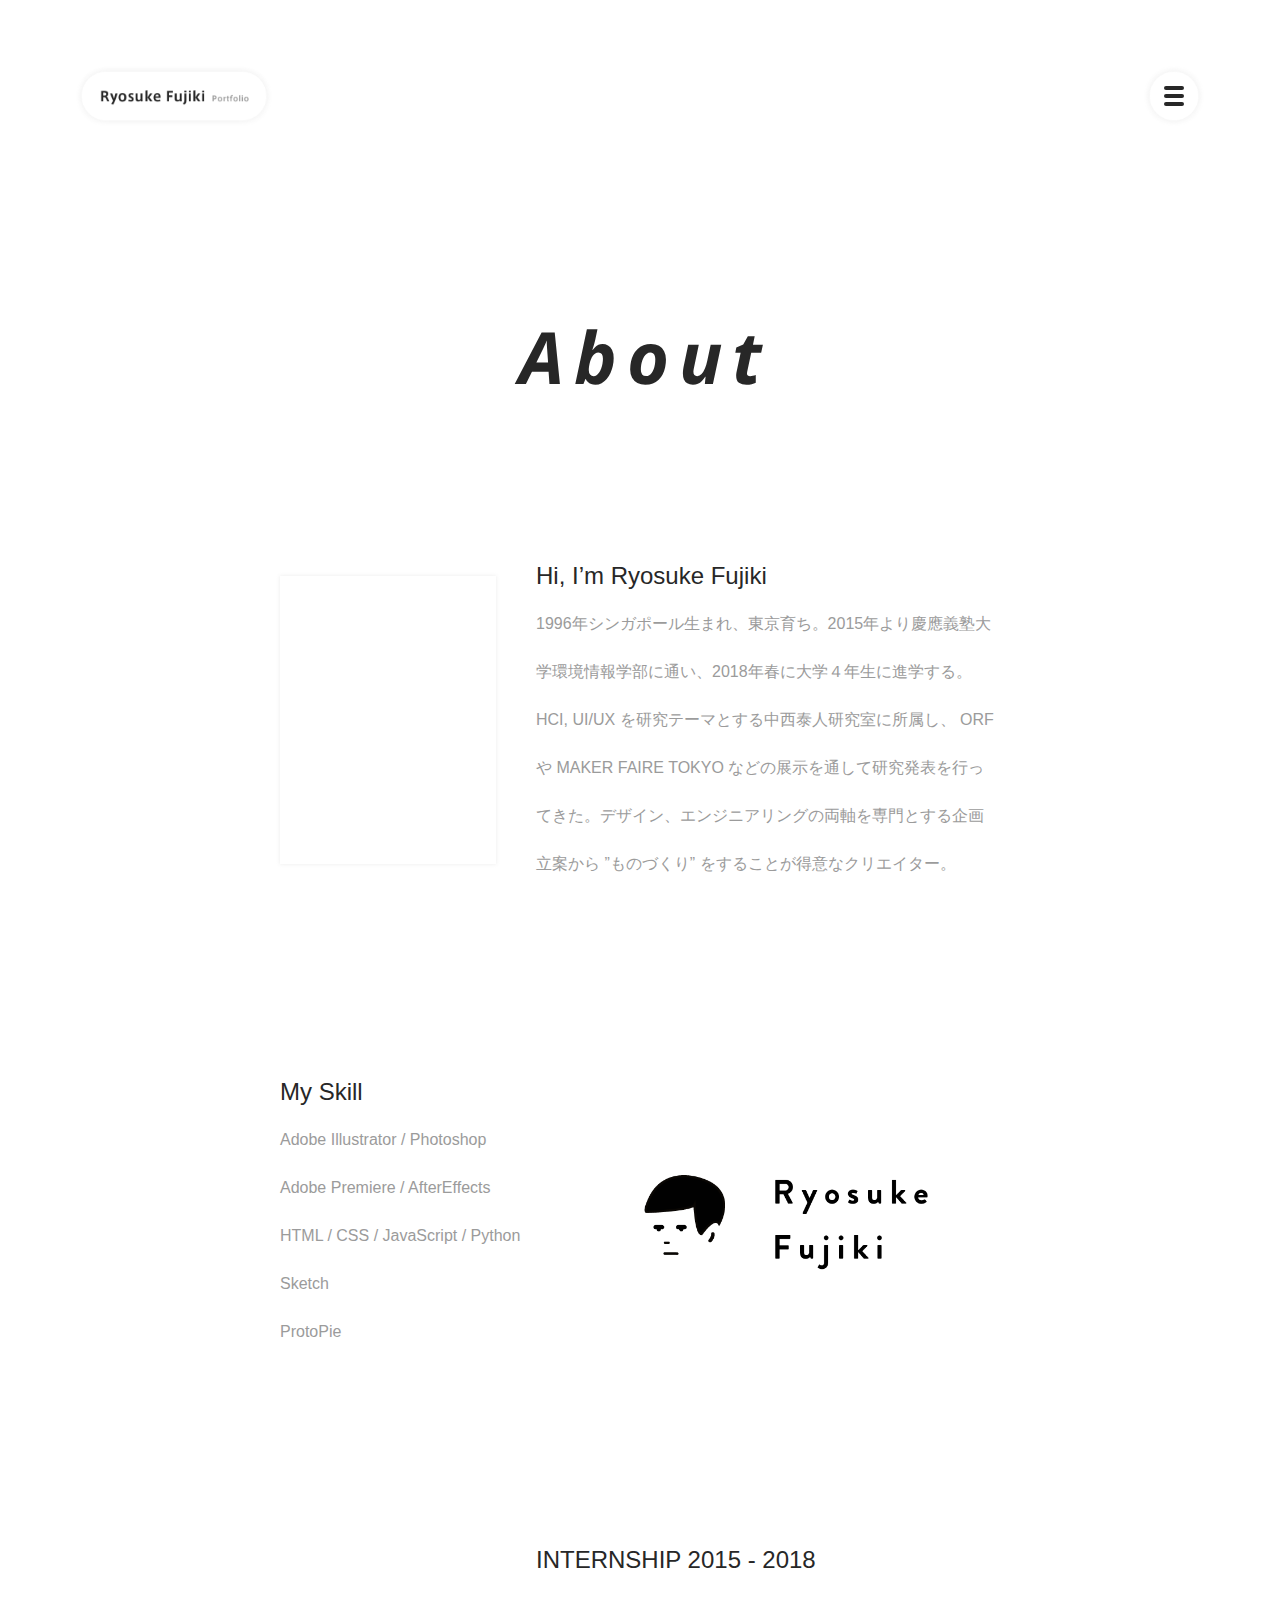
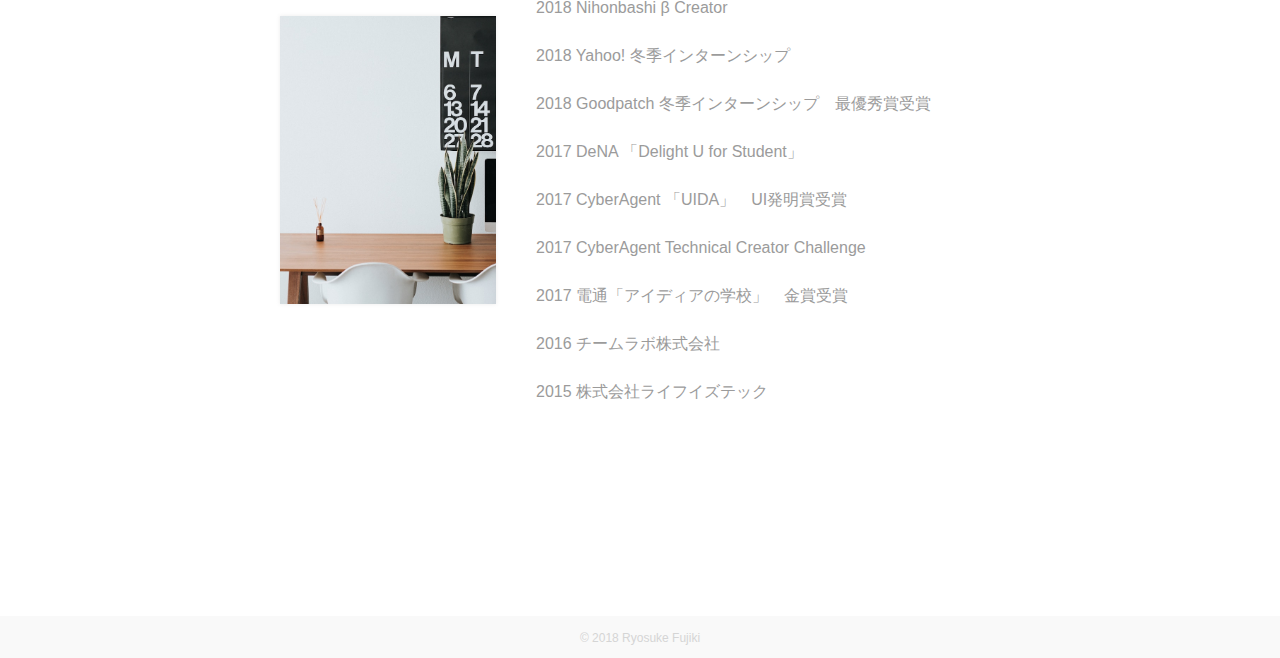
==== commit 3f8a1f8b: "works一覧のホバーアニメーションの変更" ====
--- a/about.html
+++ b/about.html
@@ -26,7 +26,7 @@
     <link rel="stylesheet" href="css/header.css">
     <link rel="stylesheet" href="css/about.css">
     <link rel="shortcut icon" href="images/home/favicon.ico">
-    <link rel="apple-touch-icon" size="152x152" href="/images/home/apple-touch-icon.png">
+    <link rel="apple-touch-icon" href="/images/home/apple-touch-icon.png">
     <script src="https://ajax.googleapis.com/ajax/libs/jquery/1.12.4/jquery.min.js"></script>
     <script type="text/javascript" src="js/header_menu.js">
     </script>
@@ -142,7 +142,7 @@
             <div class="about__internship__text">
                 <h2 class="about__internship__title">INTERNSHIP 2015 - 2018</h2><br>
                 <p class="about__internship__details">
-                    2018 Yahoo! 冬季インターンシップ<br> 2018 Goodpatch 冬季インターンシップ　最優秀賞受賞<br> 2017 DeNA 「Delight U for Student」<br> 2017 CyberAgent 「UIDA」　UI発明賞受賞<br> 2017 CyberAgent Technical Creator Challenge<br> 2017 電通「アイディアの学校」　金賞受賞<br> 2016 チームラボ株式会社<br>                    2015 株式会社ライフイズテック
+                    2018 Nihonbashi β Creator<br>2018 Yahoo! 冬季インターンシップ<br> 2018 Goodpatch 冬季インターンシップ　最優秀賞受賞<br> 2017 DeNA 「Delight U for Student」<br> 2017 CyberAgent 「UIDA」　UI発明賞受賞<br> 2017 CyberAgent Technical Creator Challenge<br> 2017 電通「アイディアの学校」　金賞受賞<br> 2016 チームラボ株式会社<br>                    2015 株式会社ライフイズテック
                 </p>
             </div>
         </div>
--- a/css/about.css
+++ b/css/about.css
@@ -225,7 +225,7 @@
 @media screen and (max-width: 480px) {
     /* 480pxまでの幅の場合に適応される */
     .heading{
-      font-size: 48px;
+      font-size: 32px;
       margin: 120px auto;
       margin-top: 200px;
       font-family: 'Noto Sans', sans-serif;
